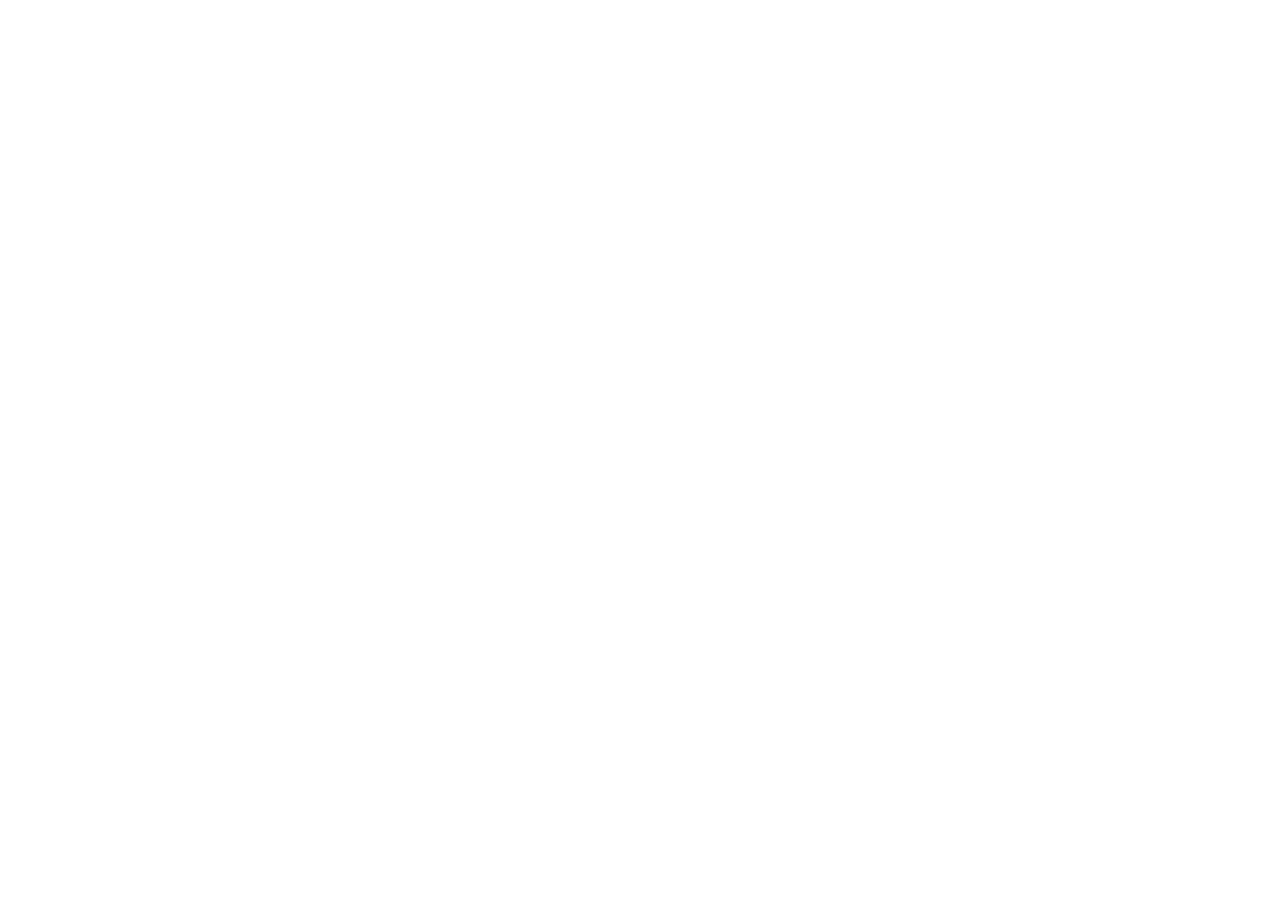
==== index.html @ 6cc54b05 "sign in page finished" ====
<!DOCTYPE html>
<html lang="en">
  <head>
    <meta charset="UTF-8">
    <meta name="viewport" content="width=device-width, initial-scale=1.0">
    <title>Balance Sheet</title>
    <link rel="stylesheet" href="./styles.css">
  </head>
  <body>
  </body>
</html>
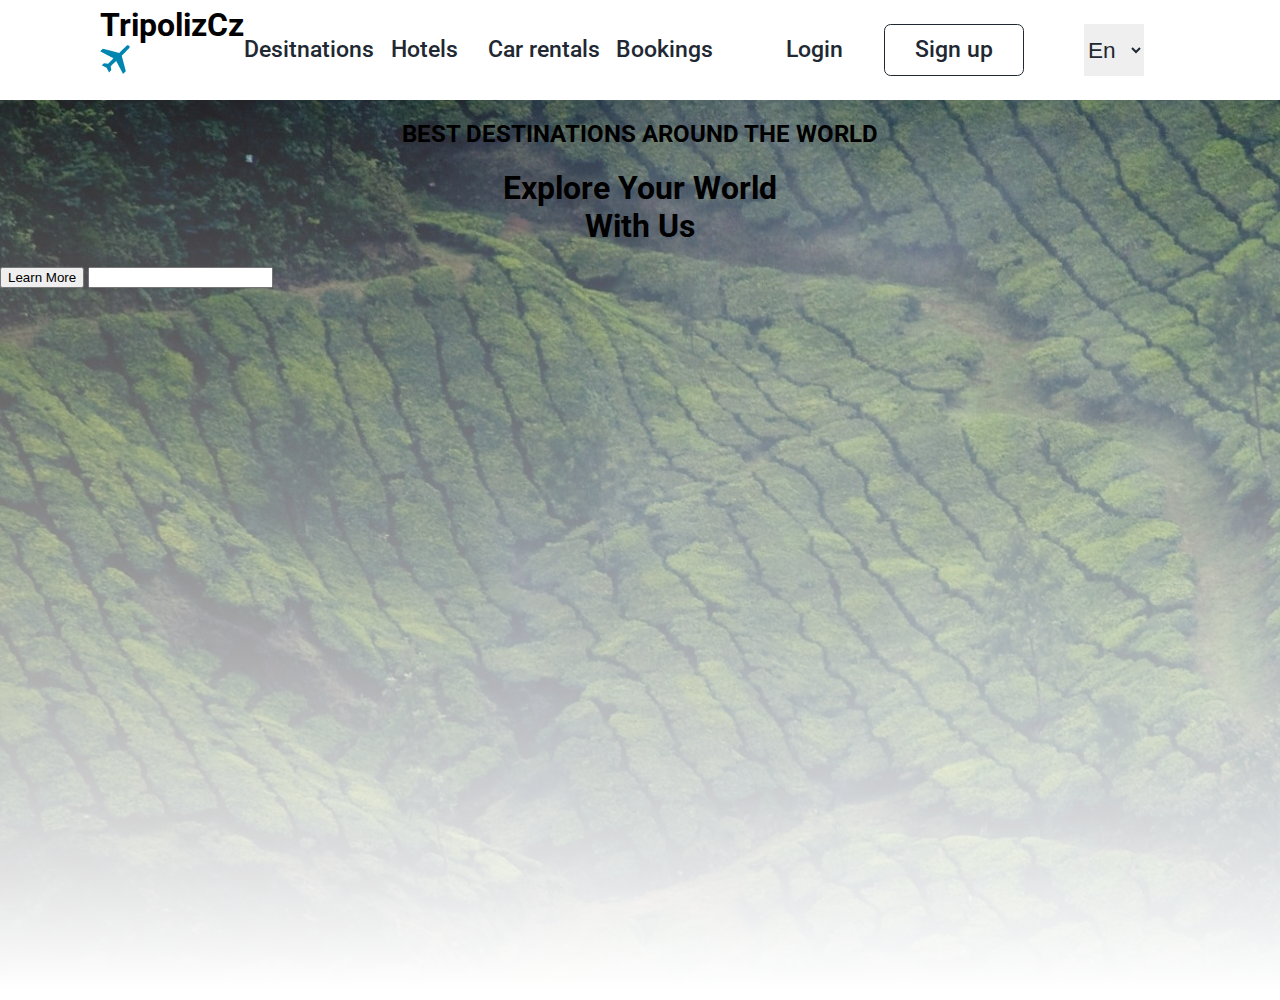
==== commit 8a144f7d: "quater of second page" ====
--- a/index.html
+++ b/index.html
@@ -3,9 +3,49 @@
   <head>
     <meta charset="UTF-8">
     <meta name="viewport" content="width=device-width, initial-scale=1.0">
-    <title>Balance Sheet</title>
-    <link rel="stylesheet" href="./styles.css">
+    <title>TripoloizCz</title>
+    <link rel="stylesheet" href="index.css">
+    <link href="https://fonts.googleapis.com/css2?family=Roboto:wght@400;700&display=swap" rel="stylesheet">
+    <link rel="preconnect" href="https://fonts.googleapis.com">
+    <link rel="preconnect" href="https://fonts.gstatic.com" crossorigin>
+    <link href="https://fonts.googleapis.com/css2?family=Abhaya+Libre:wght@400;500;600;700;800&display=swap" rel="stylesheet">
+    <link href="https://fonts.googleapis.com/css2?family=Abhaya+Libre:wght@400;500;600;700;800&family=Alatsi&family=Poppins:ital,wght@0,100;0,200;0,300;0,400;0,500;0,600;0,700;0,800;0,900;1,100;1,200;1,300;1,400;1,500;1,600;1,700;1,800;1,900&display=swap" rel="stylesheet">
+    <link href="https://fonts.googleapis.com/css2?family=Abhaya+Libre:wght@400;500;600;700;800&family=Poppins:ital,wght@0,100;0,200;0,300;0,400;0,500;0,600;0,700;0,800;0,900;1,100;1,200;1,300;1,400;1,500;1,600;1,700;1,800;1,900&display=swap" rel="stylesheet">
   </head>
   <body>
+    <header>
+      <h1>TripolizCz <img class="flight-icon" src="/images/flight.svg" alt=""></h1>
+      <div class="navigator">
+        <nav class="navbar">
+          <div>Desitnations</div>
+          <div>Hotels</div>
+          <div>Car rentals</div>
+          <div>Bookings</div>
+        </nav>
+        <nav class="login-signup">
+          <div class="log">Login</div>
+          <div class="sign" onclick="location.href='./sign-in.html'">Sign up</div>
+        </nav>
+        <select>
+          <option value="En" selected>En</option>
+          <option value="Hi">Hi</option>
+          <option value="Ma">Ma</option>
+        </select>
+      </div>
+    </header>
+
+    <main>
+      <div class="first-section">
+        <div class="top">
+          <h2>BEST DESTINATIONS AROUND THE WORLD</h2>
+        <h1>Explore Your World <br> With Us</h1>
+        </div>
+        
+        <div class="interact">
+          <button>Learn More</button>
+          <input type="search" >
+        </div>
+      </div>
+    </main>
   </body>
 </html>--- a/index.css
+++ b/index.css
@@ -0,0 +1,119 @@
+body{
+    margin: 0;
+    font-family: 'Roboto','Abhaya-libre', Arial, Helvetica, sans-serif;
+    background-color: #f2f2f2;
+}
+
+header{
+    position: fixed;
+    display: flex;
+    flex-direction: row;
+    justify-content:space-between;
+    align-items: center;
+    top: 0;
+    height: 100px;
+    left: 0;
+    right: 0;
+    background-color: white;
+    padding-right: 150px;
+}
+
+header h1{
+    align-items: center;
+    margin-left: 100px;
+    margin-top: 10px;
+}
+
+header .flight-icon{
+    width: 30px;
+}
+
+header .navigator{
+    display: grid;
+    grid-template-columns: 510px 270px 120px;
+    text-align: center;
+}
+
+header .navbar{
+    display: grid;
+    grid-template-columns: 120px 120px 120px 120px;
+    font-family: 'abhaya-libre','Roboto', Arial, Helvetica, sans-serif;
+    font-weight: 500;
+    font-size: 22.61px;
+    color: #212832;
+}
+
+header .navbar div{
+    text-align: center;
+    line-height: 26.68px;
+    margin: auto;
+}
+
+header .login-signup{
+    display: grid;
+    grid-template-columns: 120px 140px;
+    gap: 10px;
+    font-family: 'abhaya-libre','Roboto', Arial, Helvetica, sans-serif;
+    font-weight: 500;
+    font-size: 22.61px;
+    color: #212832;
+    line-height: 26.68px;
+
+}
+
+header .login-signup .log{
+    margin: auto;
+}
+
+header .login-signup .sign{
+    border: 1px solid #212832;
+    padding: 12px 30px;
+    margin: 0;
+    border-radius: 6.65px;
+}
+
+header select{
+    color: #212832;
+    border: none;
+    font-size: 22.61px;
+    line-height: 26.68px;
+    margin-left: 60px;
+    z-index: 1;
+}
+
+main{
+    width: 100%;
+    margin-top: 100px;
+    display: flex;
+    flex-direction: column;
+    justify-content: space-evenly;
+    background-color: #f2f2f2;
+    background-image: url(./images/background.jpg);
+    background-position: 0px 0px 0px;
+}
+
+main .first-section{
+    background-image: linear-gradient(to top, rgb(255,255,255,1)1%,rgb(255,255,255,0)100%);
+    height: 100vh;
+}
+
+main .top{
+    width: 100%;
+    margin:auto;
+    text-align: center;
+}
+
+main .top .h2{
+    color: #FFC46B;
+    font-family: 'Poppins', Arial, Helvetica, sans-serif;
+    font-size: 36px;
+    font-weight: 700;
+    line-height: 54px;
+}
+
+main .top .h1{
+    line-height: 139.83;
+    font-size: 128px;
+    font-weight: 400;
+    font-family: 'Alatsi', Arial, Helvetica, sans-serif;
+}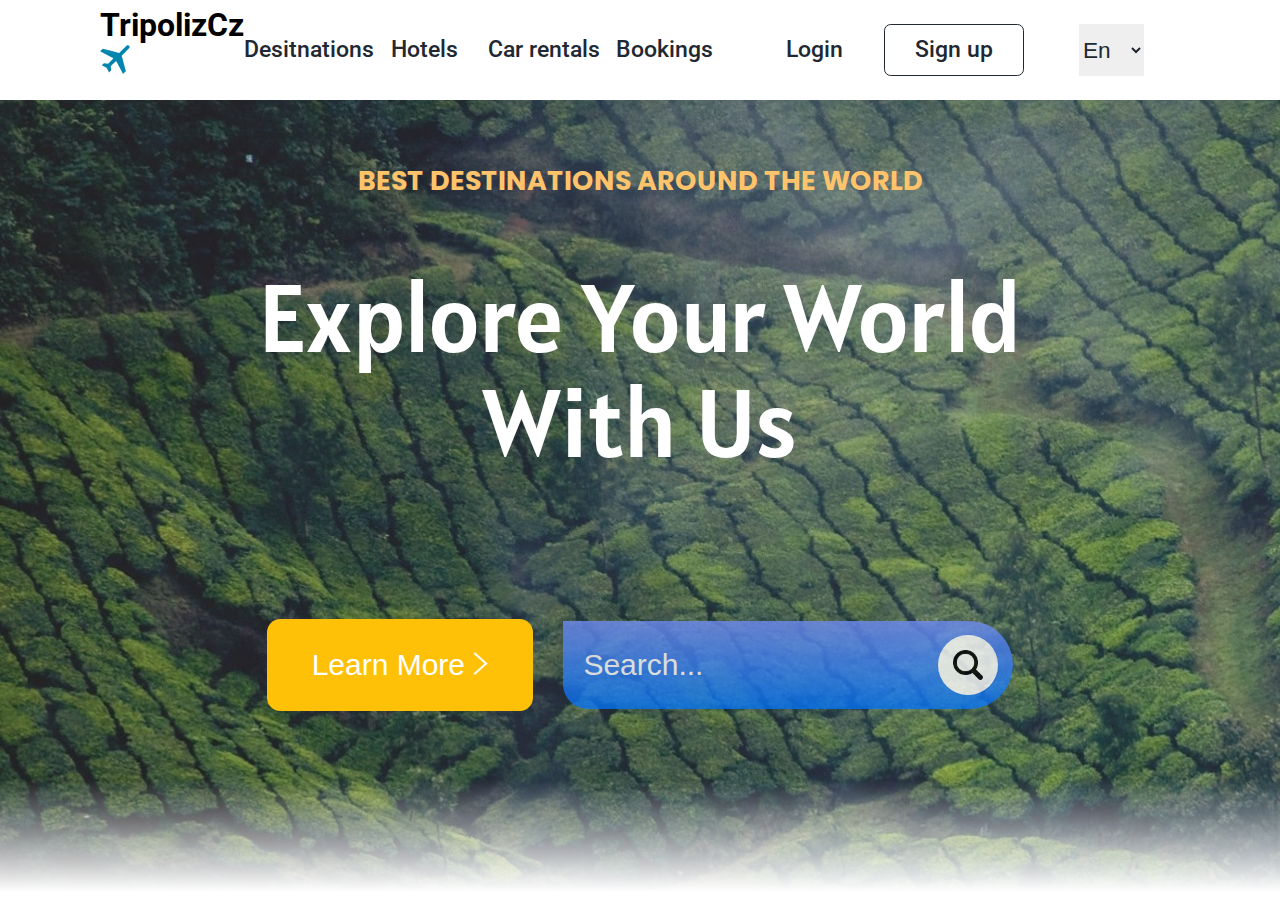
==== commit 3e0458cd: "first section complete" ====
--- a/index.html
+++ b/index.html
@@ -35,17 +35,22 @@
     </header>
 
     <main>
-      <div class="first-section">
-        <div class="top">
-          <h2>BEST DESTINATIONS AROUND THE WORLD</h2>
-        <h1>Explore Your World <br> With Us</h1>
-        </div>
-        
-        <div class="interact">
-          <button>Learn More</button>
-          <input type="search" >
+      <div class="first">
+        <div class="first-section">
+          <div class="top">
+            <h2>BEST DESTINATIONS AROUND THE WORLD</h2>
+            <h1>Explore Your World <br> With Us</h1>
+          </div>
+          
+          <div class="interact">
+            <button>Learn More <img src="icons/right arrow.png" width="50px"></button>
+            <div class="searchbar">
+              <input type="search" placeholder="Search..."><button class="searchbtn"><img src="icons/search.png"></button>
+            </div>
+          </div>
         </div>
       </div>
+      
     </main>
   </body>
 </html>--- a/index.css
+++ b/index.css
@@ -77,43 +77,117 @@
     border: none;
     font-size: 22.61px;
     line-height: 26.68px;
-    margin-left: 60px;
+    margin-left: 55px;
     z-index: 1;
 }
 
-main{
+main .first{
     width: 100%;
     margin-top: 100px;
-    display: flex;
-    flex-direction: column;
-    justify-content: space-evenly;
+    height: calc(100vh - 100px);
     background-color: #f2f2f2;
     background-image: url(./images/background.jpg);
     background-position: 0px 0px 0px;
 }
 
-main .first-section{
-    background-image: linear-gradient(to top, rgb(255,255,255,1)1%,rgb(255,255,255,0)100%);
-    height: 100vh;
+main .first .first-section{
+    background-image: linear-gradient(to top, rgb(255,255,255,1)1%,rgb(255,255,255,0)15%);
+    height: calc(100vh - 100px);
+    display: flex;
+    flex-direction: column;
+    justify-content: space-around;
+    align-items: center;
 }
 
-main .top{
+main .first .first-section .top{
     width: 100%;
-    margin:auto;
+    margin: 0;
     text-align: center;
 }
 
-main .top .h2{
+main .first .first-section .top h2{
     color: #FFC46B;
     font-family: 'Poppins', Arial, Helvetica, sans-serif;
-    font-size: 36px;
+    font-size: 27px;
     font-weight: 700;
-    line-height: 54px;
+    line-height: 40.5px;
 }
 
-main .top .h1{
-    line-height: 139.83;
-    font-size: 128px;
+main .first .first-section .top h1{
+    line-height: 104.8725px;
+    font-size: 96px;
     font-weight: 400;
     font-family: 'Alatsi', Arial, Helvetica, sans-serif;
+    color: #FFFFFF;
+}
+
+main .first .interact{
+    width: 100%;
+    display: flex;
+    align-items: center;
+    justify-content: center;
+    margin-bottom: 150px;
+}
+
+main .first .interact button{
+    background-color: #FFC107;
+    border: none;
+    border-radius: 13.3px;
+    font-size: 30px;
+    line-height: 38.4px;
+    text-align: center;
+    padding: 27px 45px;
+    color: #FFFFFF;
+}
+
+main .first .interact button img{
+    width: 15px;
+    height: 22.5px;
+}
+
+main .first .interact .searchbar{
+    margin-left: 30px;
+    border: none;
+    border-top-right-radius: 70px;
+    border-bottom-right-radius: 70px;
+    border-bottom-left-radius: 40px;
+    background-image: linear-gradient(to top,#0075FFEB 1%,#6F8BF0 100%);
+    opacity: 80%;
+    display: flex;
+    align-items: center;
+    justify-content: center;
+    width: 450px;
+    
+}
+
+main .first .interact .searchbar input[type="search"]{
+    font-size: 30px;
+    background-color: rgba(255, 255, 255, 0);
+    border: none;
+    padding: 27px 45px;
+    outline: none;
+    width: 400px;
+}
+
+main .first .interact .searchbar .searchbtn{
+    background-color: rgba(255, 255, 255, 0);
+    padding: 0;
+    margin-top: 10px;
+    margin-right: 40px;
+}
+
+main .first .interact .searchbar .searchbtn img{
+    width: 40px;
+    height: 40px;
+    background-color: #FFFFFF;
+    padding: 10px;
+    border-radius: 50%;
+}
+
+main .first .interact input::placeholder{
+    color: #FFFFFF;
+}
+
+main .first .interact input{
+    border: none;
 }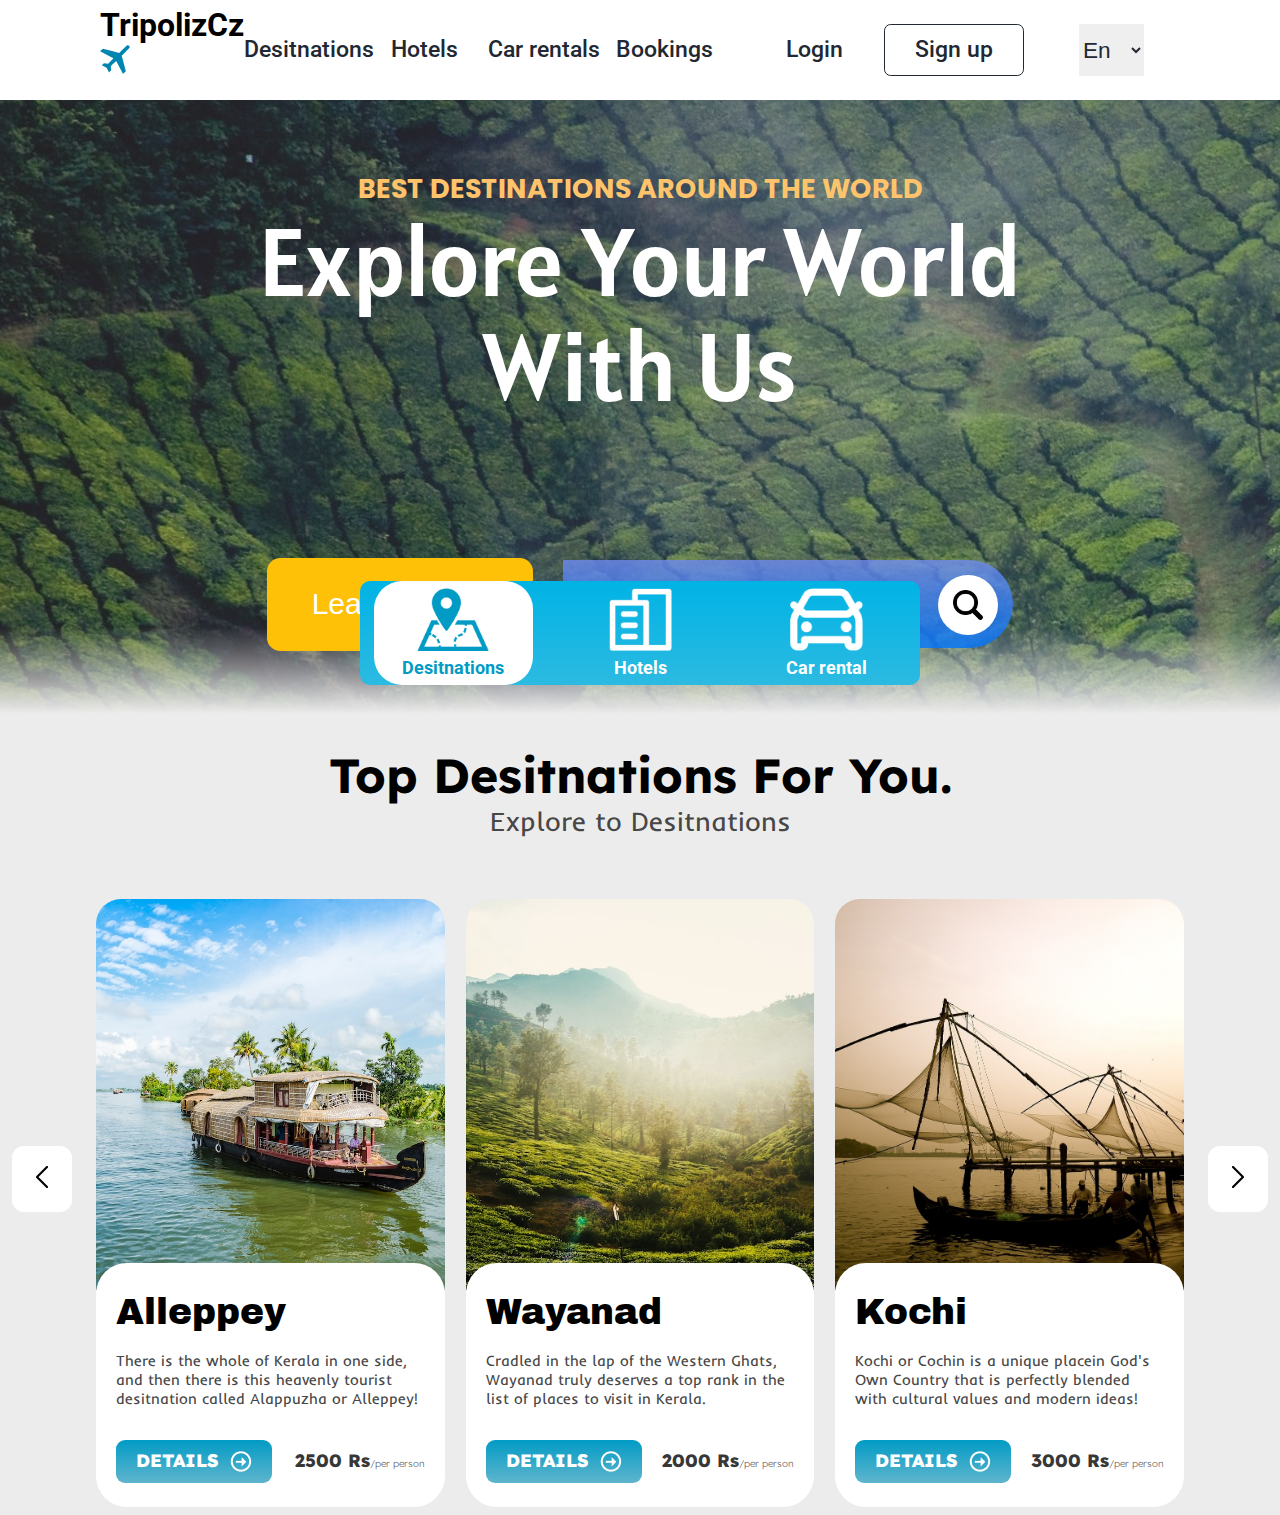
==== commit 4f970ce2: "second section completed" ====
--- a/index.html
+++ b/index.html
@@ -8,9 +8,13 @@
     <link href="https://fonts.googleapis.com/css2?family=Roboto:wght@400;700&display=swap" rel="stylesheet">
     <link rel="preconnect" href="https://fonts.googleapis.com">
     <link rel="preconnect" href="https://fonts.gstatic.com" crossorigin>
+    <link href="https://fonts.googleapis.com/css2?family=Archivo+Black&display=swap" rel="stylesheet">
+    <link href="https://fonts.googleapis.com/css2?family=Poppins:ital,wght@0,100;0,200;0,300;0,400;0,500;0,600;0,700;0,800;0,900;1,100;1,200;1,300;1,400;1,500;1,600;1,700;1,800;1,900&display=swap" rel="stylesheet">
     <link href="https://fonts.googleapis.com/css2?family=Abhaya+Libre:wght@400;500;600;700;800&display=swap" rel="stylesheet">
-    <link href="https://fonts.googleapis.com/css2?family=Abhaya+Libre:wght@400;500;600;700;800&family=Alatsi&family=Poppins:ital,wght@0,100;0,200;0,300;0,400;0,500;0,600;0,700;0,800;0,900;1,100;1,200;1,300;1,400;1,500;1,600;1,700;1,800;1,900&display=swap" rel="stylesheet">
-    <link href="https://fonts.googleapis.com/css2?family=Abhaya+Libre:wght@400;500;600;700;800&family=Poppins:ital,wght@0,100;0,200;0,300;0,400;0,500;0,600;0,700;0,800;0,900;1,100;1,200;1,300;1,400;1,500;1,600;1,700;1,800;1,900&display=swap" rel="stylesheet">
+    <link href="https://fonts.googleapis.com/css2?family=Roboto:ital,wght@0,100;0,300;0,400;0,500;0,700;0,900;1,100;1,300;1,400;1,500;1,700;1,900&display=swap" rel="stylesheet">
+    <link href="https://fonts.googleapis.com/css2?family=Inder&display=swap" rel="stylesheet">
+    <link href="https://fonts.googleapis.com/css2?family=Alatsi&display=swap" rel="stylesheet">
+    <link href="https://fonts.googleapis.com/css2?family=Lexend:wght@100..900&display=swap" rel="stylesheet">
   </head>
   <body>
     <header>
@@ -43,13 +47,86 @@
           </div>
           
           <div class="interact">
-            <button>Learn More <img src="icons/right arrow.png" width="50px"></button>
+            <button>Learn More <img src="icons/right arrow white.png" width="50px"></button>
             <div class="searchbar">
               <input type="search" placeholder="Search..."><button class="searchbtn"><img src="icons/search.png"></button>
             </div>
           </div>
         </div>
       </div>
+
+      <div class="second">
+        <div class="first-section">
+          <div class="nav active">
+            <img src="icons/mapR.png" alt="">
+            <h6>Desitnations</h6>
+          </div>
+          <div class="nav">
+            <img src="icons/hotels.png" alt="">
+            <h6>Hotels</h6>
+          </div>
+          <div class="nav">
+            <img src="icons/car.png" alt="">
+            <h6>Car rental</h6>
+          </div>
+        </div>
+        <div class="second-section">
+          <h1>Top Desitnations For You.</h1>
+          <h2>Explore to Desitnations</h2>
+        </div>
+        <div class="third-section">
+          <div class="slider"><button><img src="icons/left arrow.png" alt=""></button></div>
+          <div class="container-box">
+
+            <div class="container">
+              <img class="img" src="images/Alleppy.jpeg" alt="">
+              <div class="content">
+                <h3>Alleppey</h3>
+                <p>There is the whole of Kerala in one side, and then there is this heavenly tourist desitnation called Alappuzha or Alleppey!</p>
+                <div class="bot">
+                  <button>DETAILS &nbsp;<img src="icons/right arrow-circle.png"></button>
+                  <h6>2500 Rs<span>/per person</span></h6>
+                </div>
+              </div>
+            </div>
+            <div class="container">
+              <img class="img" src="images/Wayanad.jpeg" alt="">
+              <div class="content">
+                <h3>Wayanad</h3>
+                <p>Cradled in the lap of the Western Ghats, Wayanad truly deserves a top rank in the list of places to visit in Kerala.</p>
+                <div class="bot">
+                  <button>DETAILS &nbsp;<img src="icons/right arrow-circle.png"></button>
+                  <h6>2000 Rs<span>/per person</span></h6>
+                </div>
+              </div>
+            </div>
+            <div class="container">
+              <img class="img" src="images/Kochi.jpeg" alt="">
+              <div class="content">
+                <h3>Kochi</h3>
+                <p>Kochi or Cochin is a unique placein God's Own Country that is perfectly blended with cultural values and modern ideas!</p>
+                <div class="bot">
+                  <button>DETAILS &nbsp;<img src="icons/right arrow-circle.png"></button>
+                  <h6>3000 Rs<span>/per person</span></h6>
+                </div>
+              </div>
+            </div>
+
+          </div>
+          <div class="slider"><button><img src="icons/right arrow.png" alt=""></button></div>
+        </div>
+      </div>
+
+      <div class="third">
+        <div class="section">
+          <div></div>
+          <div></div>
+        </div>
+        <div class="section">
+          <div></div>
+          <div></div>
+        </div>
+      </div>
       
     </main>
   </body>
--- a/index.css
+++ b/index.css
@@ -1,7 +1,7 @@
 body{
     margin: 0;
     font-family: 'Roboto','Abhaya-libre', Arial, Helvetica, sans-serif;
-    background-color: #f2f2f2;
+    background-color: #EDECEC;
 }
 
 header{
@@ -84,15 +84,15 @@
 main .first{
     width: 100%;
     margin-top: 100px;
-    height: calc(100vh - 100px);
+    height: calc(80vh - 100px);
     background-color: #f2f2f2;
     background-image: url(./images/background.jpg);
     background-position: 0px 0px 0px;
 }
 
 main .first .first-section{
-    background-image: linear-gradient(to top, rgb(255,255,255,1)1%,rgb(255,255,255,0)15%);
-    height: calc(100vh - 100px);
+    background-image: linear-gradient(to top, rgb(237, 236, 236) 1%,rgba(237, 236, 236, 0) 15%);
+    height: calc(80vh - 100px);
     display: flex;
     flex-direction: column;
     justify-content: space-around;
@@ -111,6 +111,7 @@
     font-size: 27px;
     font-weight: 700;
     line-height: 40.5px;
+    margin: 0;
 }
 
 main .first .first-section .top h1{
@@ -119,6 +120,7 @@
     font-weight: 400;
     font-family: 'Alatsi', Arial, Helvetica, sans-serif;
     color: #FFFFFF;
+    margin: 0;
 }
 
 main .first .interact{
@@ -126,7 +128,6 @@
     display: flex;
     align-items: center;
     justify-content: center;
-    margin-bottom: 150px;
 }
 
 main .first .interact button{
@@ -151,13 +152,11 @@
     border-top-right-radius: 70px;
     border-bottom-right-radius: 70px;
     border-bottom-left-radius: 40px;
-    background-image: linear-gradient(to top,#0075FFEB 1%,#6F8BF0 100%);
-    opacity: 80%;
+    background-image: linear-gradient(to top,rgba(0, 117, 255, 0.8) 1%,rgba(111, 139, 240, 0.8) 100%);
     display: flex;
     align-items: center;
     justify-content: center;
     width: 450px;
-    
 }
 
 main .first .interact .searchbar input[type="search"]{
@@ -190,4 +189,184 @@
 
 main .first .interact input{
     border: none;
+}
+
+main .second{
+    width: 100%;
+    height: 70vh;
+    display: flex;
+    flex-direction: column;
+    align-items: center;
+    justify-content: center;
+    background-color: #EDECEC;
+}
+
+main .second .first-section{
+    background-image: linear-gradient(to top,#2CBAE1,#00B3E5);
+    width: 560.25px;
+    height: 123px;
+    display: flex;
+    flex-direction: row;
+    align-items: center;
+    justify-content: space-around;
+    border-radius: 10px;
+    margin-bottom: 30px;
+}
+
+main .second .first-section .nav{
+    color: #FFFFFF;
+    text-align: center;
+    width: 159px;
+    height: 104px;
+    border-radius: 28px;
+    display: flex;
+    flex-direction: column;
+    align-items: center;
+    justify-content: space-evenly;
+}
+
+main .second .first-section .active{
+    background-color: #FFFFFF;
+}
+
+main .second .first-section .active h6{
+    color: #029BC5;
+    font-family: 'Roboto', Arial, Helvetica, sans-serif;
+}
+
+main .second .first-section .nav img{
+    height: 63px;
+}
+
+main .second .first-section .nav h6{
+    margin: 0px;
+    font-weight: 700;
+    line-height: 19.5px;
+    font-size: 18px;
+}
+
+main .second .second-section{
+    width: 100%;
+    text-align: center;
+    margin: 30px 0 30px 0;
+}
+
+main .second .second-section h1{
+    font-weight: 700;
+    font-size: 48px;
+    line-height: 60px;
+    font-family: "Lexend", Arial, Helvetica, sans-serif;
+    margin: 0;
+}
+
+main .second .second-section h2{
+    color: #474747;
+    font-family: "Inder" ,Arial, Helvetica, sans-serif;
+    font-size: 27px;
+    font-weight: 400;
+    line-height: 33.75px;
+    margin: 0;
+}
+
+main .second .third-section{
+    display: flex;
+    align-items: center;
+    flex-direction: row;
+    width: 100%;
+    justify-content:space-around;
+    margin: 30px 0 30px 0;
+}
+
+main .second .third-section .container-box{
+    display: flex;
+    flex-direction: row;
+    align-items: center;
+    width: 85%;
+    justify-content: space-between;
+
+}
+
+main .second .third-section .slider button{
+    width: 60px;
+    height: 66px;
+    background-color: #FFFFFF;
+    border: none;
+    border-radius: 12px;
+}
+
+main .second .third-section .container-box .container{
+    width: 348.75px;
+    height: 560.25px;
+}
+
+main .second .third-section .container-box .container .img{
+    width: 348.75px;
+    height: 391.5px;
+    object-fit: cover;
+    border-top-left-radius: 25px;
+    border-top-right-radius: 25px;
+    z-index: 0;
+}
+
+main .second .third-section .container-box .container .content{
+    margin-top: -31px;
+    position: relative;
+    padding: 20px;
+    height: 203.25px;
+    background-color: #FFFFFF;
+    border-radius: 31px;
+    z-index: 1;
+}
+
+main .second .third-section .container-box .container .content h3{
+    font-family: "Archivo Black", Arial, Helvetica, sans-serif;
+    font-size: 36px;
+    font-weight: 400;
+    line-height: 39px;
+    margin: 10px 0 20px 0;
+
+}
+
+main .second .third-section .container-box .container .content p{
+    font-size: 15px;
+    font-weight: 400;
+    line-height: 18.75px;
+    font-family: "Inder", Arial, Helvetica, sans-serif;
+    margin: 10px 0 0 0;
+    color: #474747;
+}
+
+main .second .third-section .container-box .container .content .bot{
+    display: flex;
+    align-items: center;
+    justify-content: space-between;
+}
+
+main .second .third-section .container-box .container .content .bot button{
+    background-image: linear-gradient(to top, #5FB5CD, #029BC5);
+    color: #FFFFFF;
+    border: none;
+    border-radius: 9px;
+    font-family: "Lexend", Arial, Helvetica, sans-serif;
+    font-size: 18px;
+    font-weight: 800;
+    line-height: 22.5px;
+    padding: 10px 20px;
+    display: flex;
+    align-items: center;
+}
+
+main .second .third-section .container-box .container .content .bot h6{
+    font-family: "Lexend", Arial, Helvetica, sans-serif;
+    font-size: 18px;
+    font-weight: 800;
+    line-height: 22.5px;
+    color: #000000C7;
+}
+
+main .second .third-section .container-box .container .content .bot h6 span{
+    font-size: 9.75px;
+    font-weight: 300;
+    line-height: 12px;
+    color: #00000099;
 }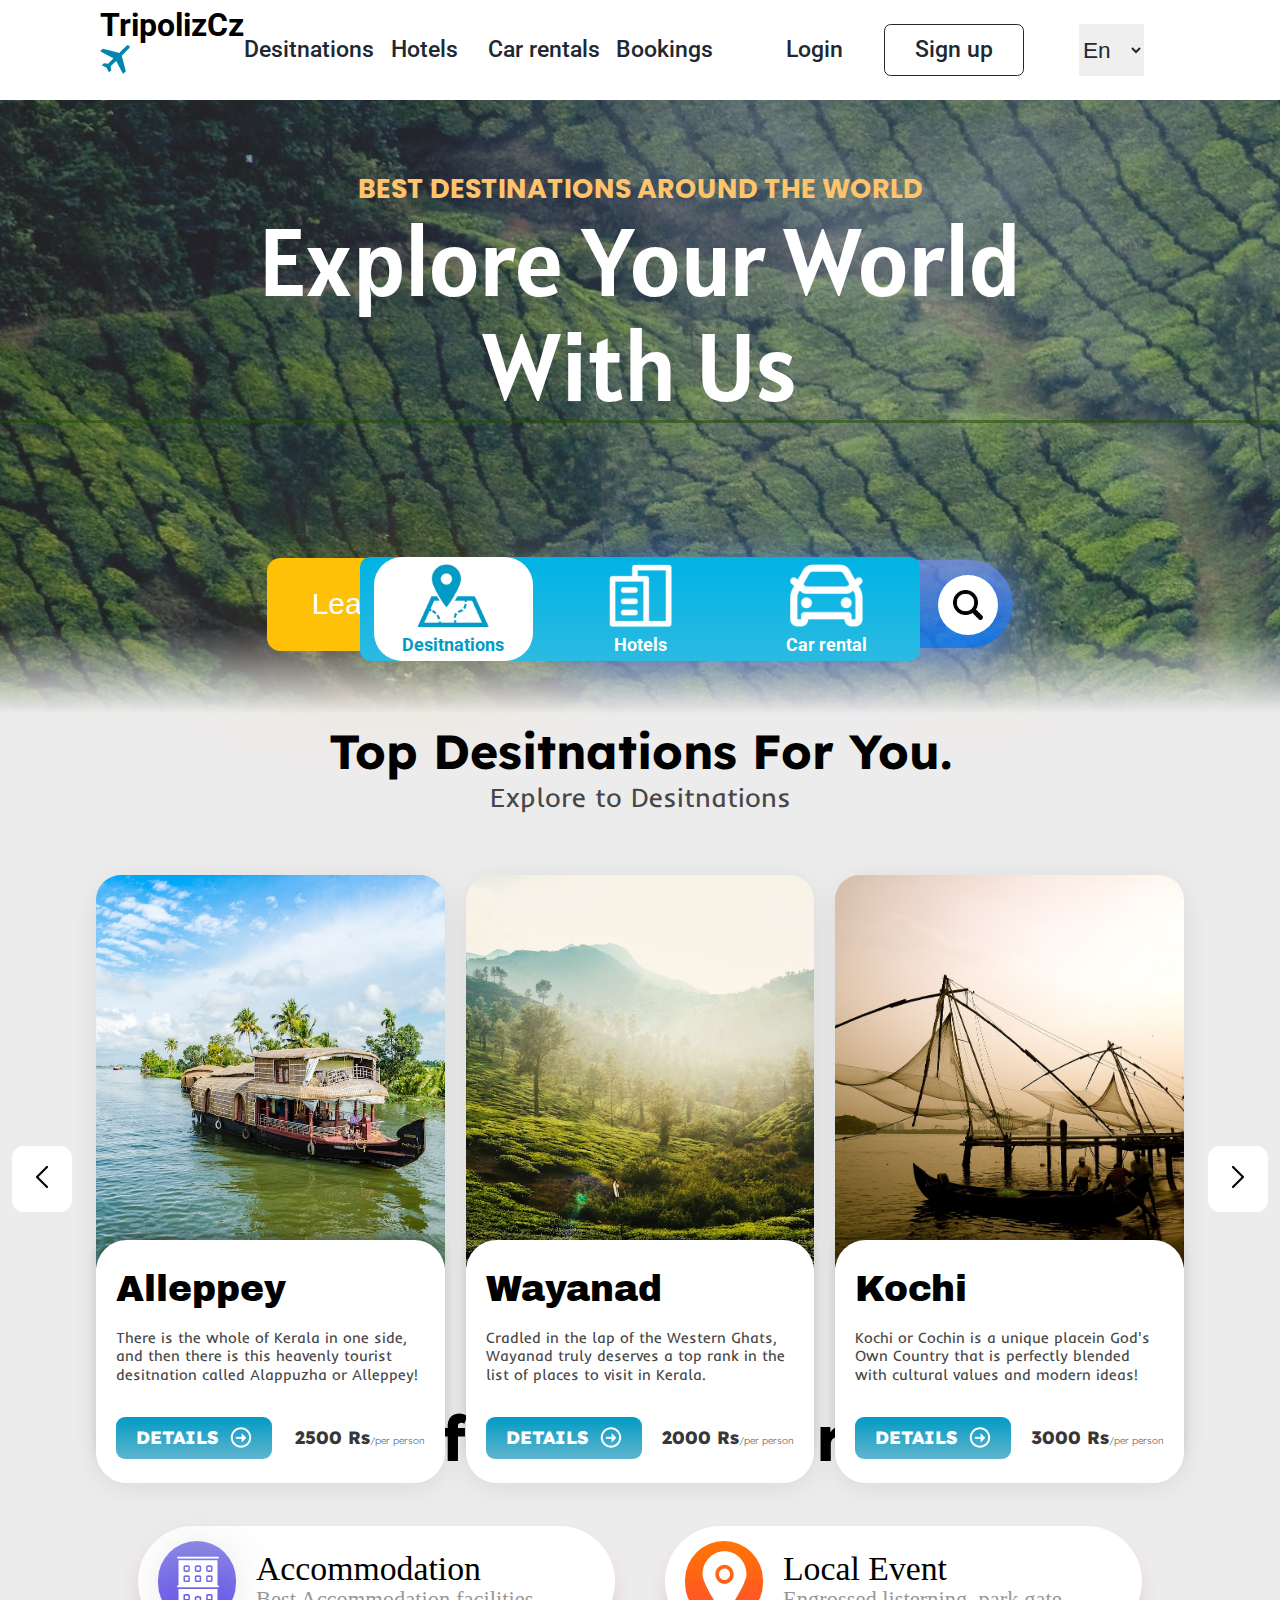
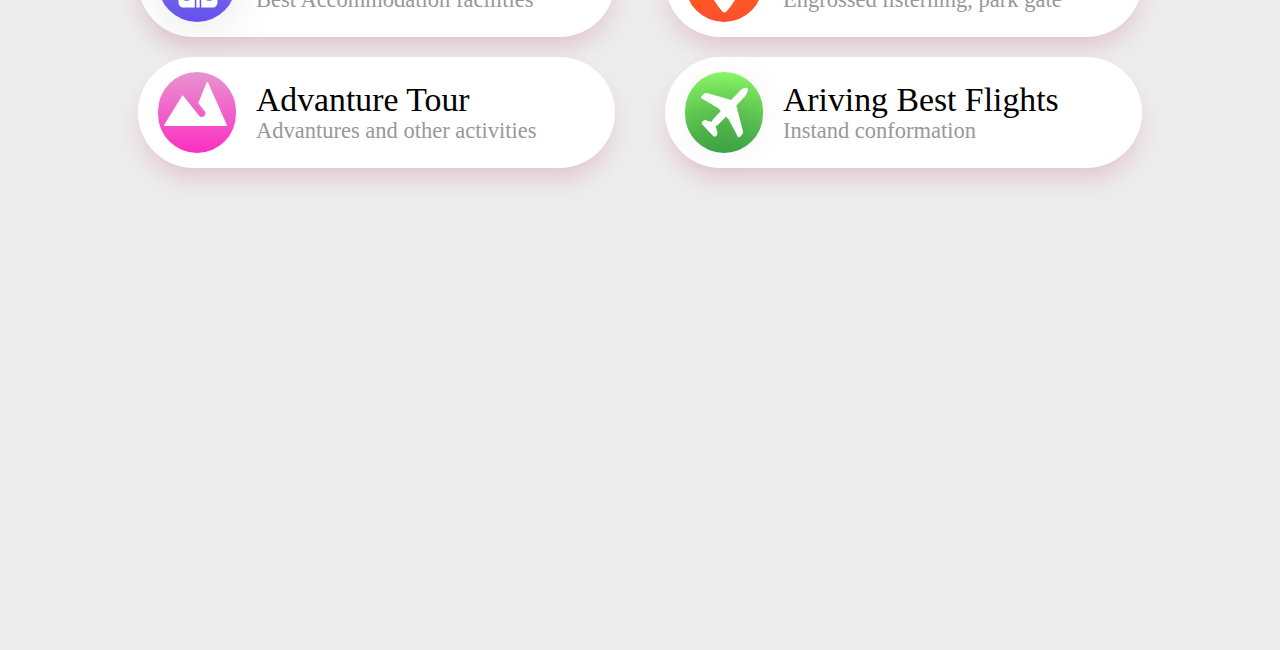
==== commit 95c99971: "completed third section" ====
--- a/index.html
+++ b/index.html
@@ -15,6 +15,7 @@
     <link href="https://fonts.googleapis.com/css2?family=Inder&display=swap" rel="stylesheet">
     <link href="https://fonts.googleapis.com/css2?family=Alatsi&display=swap" rel="stylesheet">
     <link href="https://fonts.googleapis.com/css2?family=Lexend:wght@100..900&display=swap" rel="stylesheet">
+    <link href="https://fonts.cdnfonts.com/css/nats" rel="stylesheet">
   </head>
   <body>
     <header>
@@ -117,12 +118,42 @@
         </div>
       </div>
 
-      <div class="third">
-        <div class="section">
+      <div class="third-forth">
+        <div class="third">
+          <h2>We Offer Best Services</h2>
+          <div class="section">
+            <div class="box">
+              <div class="imgbg1 imgbg"><img src="icons/accommadation.svg" alt=""></div>
+              <div class="text">
+                <h3>Accommodation</h3>
+                <h6>Best Accommodation facilities</h6>
+              </div>
+            </div>
+            <div class="box">
+              <div class="imgbg2 imgbg"><img src="icons/location.svg" alt=""></div>
+              <div class="text">
+                <h3>Local Event</h3>
+                <h6>Engrossed listerning, park gate</h6>
+              </div>              
+            </div>
+            <div class="box">
+              <div class="imgbg3 imgbg"><img src="icons/adventure.svg" alt=""></div>
+              <div class="text">
+                <h3>Advanture Tour</h3>
+                <h6>Advantures and other activities</h6>
+              </div>
+            </div>
+            <div class="box">
+              <div class="imgbg4 imgbg"><img src="icons/flight.svg" alt=""></div>
+              <div class="text">
+                <h3>Ariving Best Flights</h3>
+                <h6>Instand conformation</h6>
+              </div>
+            </div>
+          </div>
+        </div>
+        <div class="forth">
           <div></div>
-          <div></div>
-        </div>
-        <div class="section">
           <div></div>
           <div></div>
         </div>
--- a/index.css
+++ b/index.css
@@ -16,6 +16,7 @@
     right: 0;
     background-color: white;
     padding-right: 150px;
+    z-index: 99;
 }
 
 header h1{
@@ -121,6 +122,8 @@
     font-family: 'Alatsi', Arial, Helvetica, sans-serif;
     color: #FFFFFF;
     margin: 0;
+    box-shadow: -3px 3px 0px 0px #204E0A8C;
+
 }
 
 main .first .interact{
@@ -139,6 +142,7 @@
     text-align: center;
     padding: 27px 45px;
     color: #FFFFFF;
+    box-shadow: 0px 4px 130px 0px #FFC10738;
 }
 
 main .first .interact button img{
@@ -157,6 +161,8 @@
     align-items: center;
     justify-content: center;
     width: 450px;
+    box-shadow: 0px 9px 54px 0px #5D83E5;
+
 }
 
 main .first .interact .searchbar input[type="search"]{
@@ -296,7 +302,8 @@
 
 main .second .third-section .container-box .container{
     width: 348.75px;
-    height: 560.25px;
+    border-radius: 31px;
+    box-shadow: 0px 4px 28px 0px #00000014;
 }
 
 main .second .third-section .container-box .container .img{
@@ -316,6 +323,7 @@
     background-color: #FFFFFF;
     border-radius: 31px;
     z-index: 1;
+    box-shadow: 0px -11px 14px -5px #00000047;
 }
 
 main .second .third-section .container-box .container .content h3{
@@ -369,4 +377,102 @@
     font-weight: 300;
     line-height: 12px;
     color: #00000099;
+}
+
+main .third-forth{
+    width: 100%;
+    height: 100vh;
+    display: flex;
+    flex-direction: column;
+    align-items: center;
+    justify-content: space-between;
+}
+
+main .third-forth .third{
+    display: flex;
+    flex-direction: column;
+    align-items: center;
+    justify-content: center;
+}
+
+main .third-forth .third h2{
+    font-family: Lexend;
+    font-size: 64px;
+    font-weight: 700;
+    line-height: 69.92px;
+    text-align: center;
+}
+
+main .third-forth .third .section{
+    display: grid;
+    grid-template-columns: 477px 477px;
+    column-gap: 50px;
+    row-gap: 20px;
+}
+
+main .third-forth .third .section .box{
+    background-color: #FFFFFF;
+    border-radius: 58px;
+    box-shadow: 0px 14px 24px -5px #E0C3CD;
+    display: flex;
+    align-items: center;
+    justify-content: left;
+    padding: 15px 20px;
+}
+
+main .third-forth .third .section .box .imgbg{
+    width: 78px;
+    height: 81px;
+    border-radius: 55px;
+    margin-right: 20px;
+}
+
+main .third-forth .third .section .box .imgbg1{
+    background: linear-gradient(180deg, #9492EA -7.33%, rgba(41, 6, 255, 0.76) 134.63%);
+}
+main .third-forth .third .section .box .imgbg2{
+    background: linear-gradient(180deg, #FF7A00 -7.33%, rgba(255, 75, 3, 0.902198) 58.15%, rgba(255, 6, 6, 0.76) 134.63%);
+}
+main .third-forth .third .section .box .imgbg3{
+    background: linear-gradient(180deg, #E69BD1 -7.33%, rgba(255, 0, 184, 0.9) 121.5%);
+}
+main .third-forth .third .section .box .imgbg4{
+    background: linear-gradient(180deg, #91FF6A -7.33%, rgba(11, 127, 36, 0.9) 132.88%);
+}
+
+main .third-forth .third .section .box:nth-child(1) img{
+    width: 150px;
+    margin-top: -35px;
+    margin-left: -35px;
+}
+main .third-forth .third .section .box:nth-child(2) img{
+    margin-left: 17px;
+    margin-top: 10px;
+    width: 45px;
+}
+main .third-forth .third .section .box:nth-child(3) img{
+    margin-top: 10px;
+    margin-left: 6px;
+}
+main .third-forth .third .section .box:nth-child(4) img{
+    margin-top: -20px;
+    margin-left: -23px;
+    width: 125px;
+}
+
+main .third-forth .third .section .text h3{
+    font-family: 'NATS';
+    font-size: 33.75px;
+    font-weight: 400;
+    line-height: 36.87px;
+    margin: 0;
+}
+
+main .third-forth .third .section .text h6{
+    font-family: 'NATS';
+    font-size: 22.5px;
+    font-weight: 400;
+    line-height: 24.5px;
+    color: #9A9797;
+    margin: 0;
 }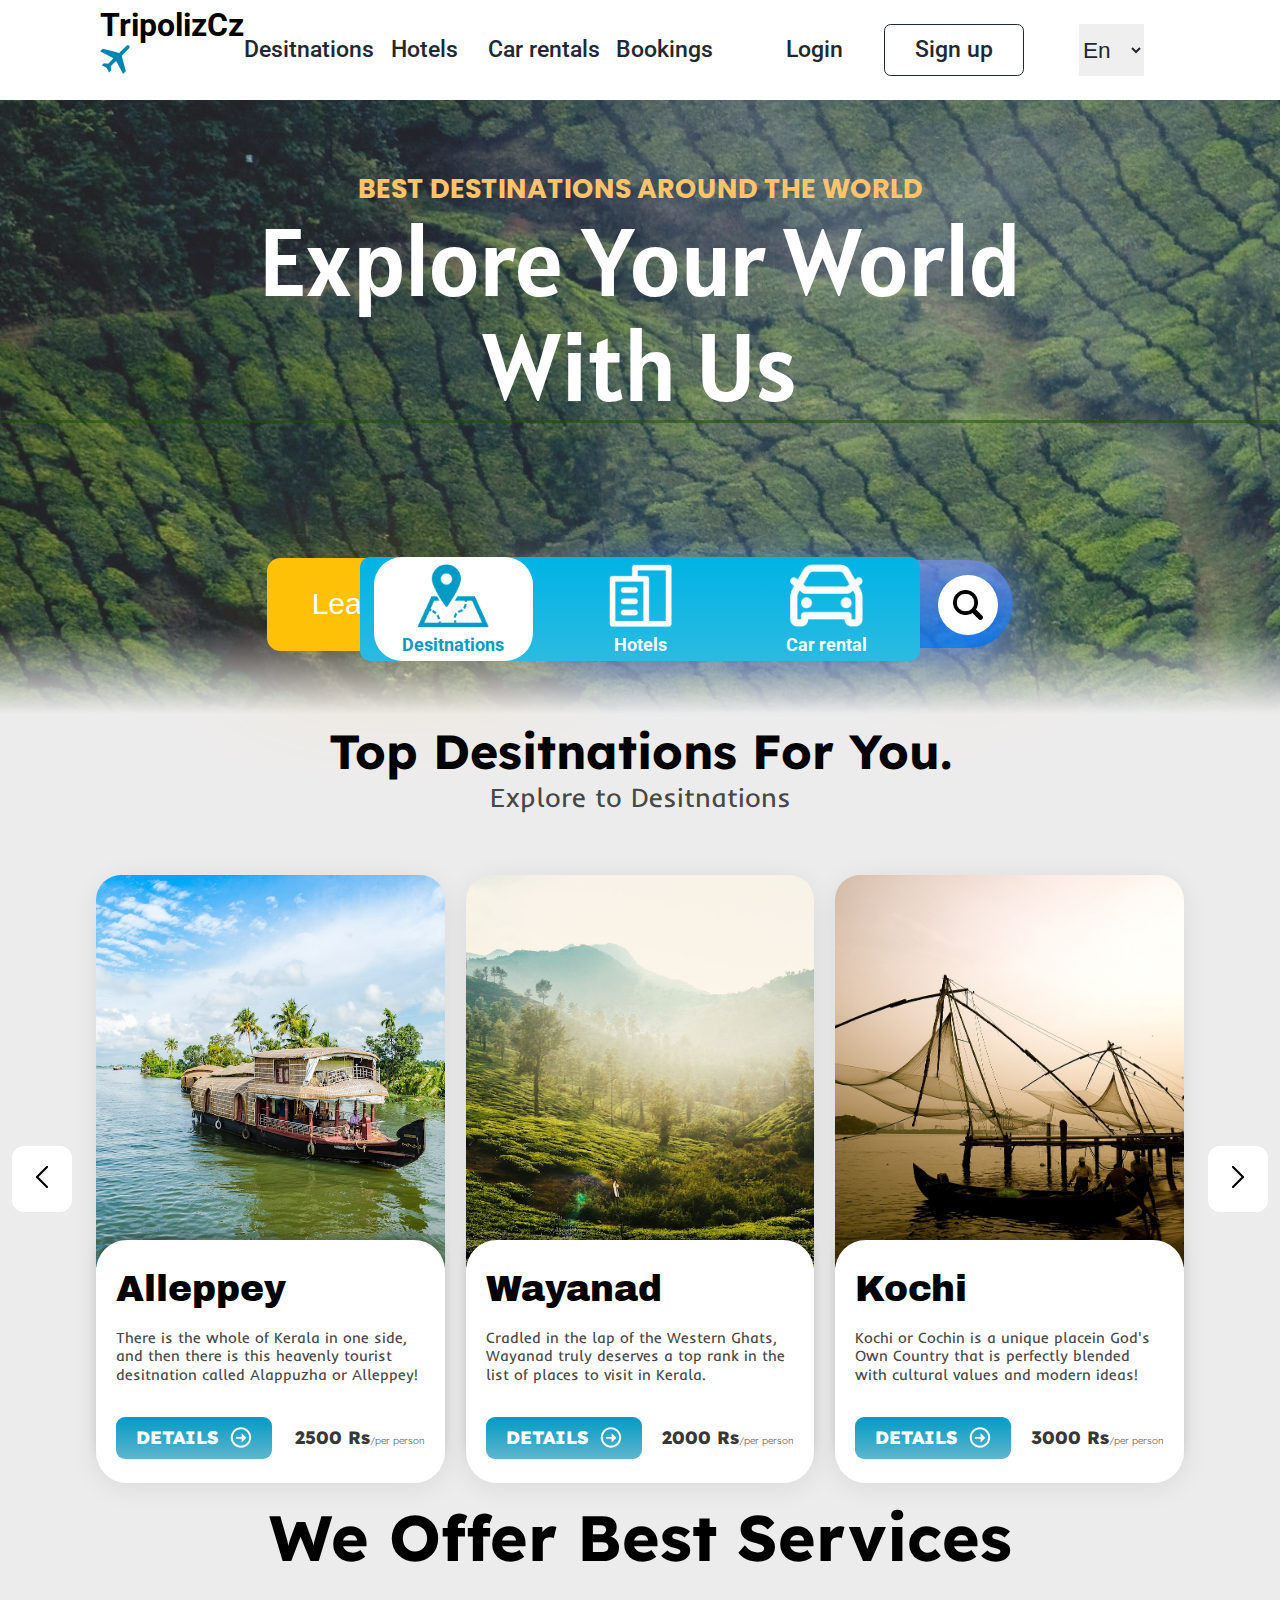
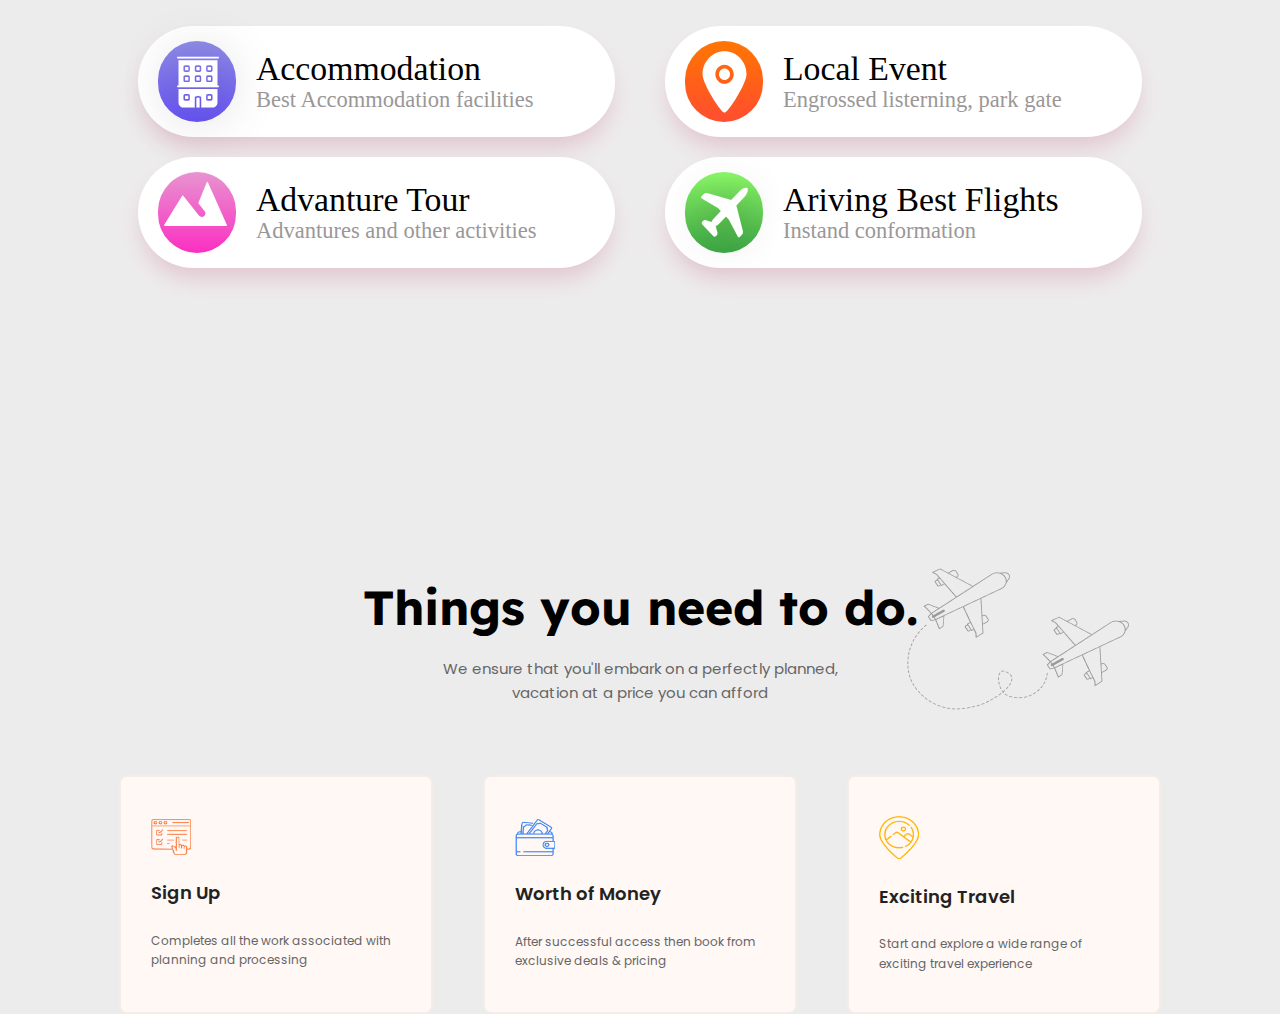
==== commit b6c28843: "forth section completed" ====
--- a/index.html
+++ b/index.html
@@ -153,9 +153,28 @@
           </div>
         </div>
         <div class="forth">
-          <div></div>
-          <div></div>
-          <div></div>
+          <div class="text">
+            <img src="images/flights.png" alt="">
+            <h2>Things you need to do.</h2>
+            <h4>We ensure that you'll embark on a perfectly planned, <br> vacation at a price you can afford</h4>
+          </div>
+          <div class="container">
+            <div class="box">
+              <img src="icons/signup.png" alt="">
+              <h5>Sign Up</h5>
+              <p>Completes all the work associated with planning and processing</p>
+            </div>
+            <div class="box">
+              <img src="icons/money.png" alt="">
+              <h5>Worth of Money</h5>
+              <p>After successful access then book from exclusive deals & pricing</p>
+            </div>
+            <div class="box">
+              <img src="icons/travel.png" alt="">
+              <h5>Exciting Travel</h5>
+              <p>Start and explore a wide range of exciting travel experience</p>
+            </div>
+          </div>
         </div>
       </div>
       
--- a/index.css
+++ b/index.css
@@ -380,12 +380,14 @@
 }
 
 main .third-forth{
+    margin-top: 100px;
     width: 100%;
     height: 100vh;
     display: flex;
     flex-direction: column;
     align-items: center;
-    justify-content: space-between;
+    justify-content: start;
+    gap: 150px;
 }
 
 main .third-forth .third{
@@ -475,4 +477,86 @@
     line-height: 24.5px;
     color: #9A9797;
     margin: 0;
-}+}
+
+main .third-forth .forth{
+    display: flex;
+    align-items: center;
+    justify-content: center;
+    flex-direction: column;
+    width: 100%;
+}
+
+main .third-forth .forth .text{
+    width: 100%;
+}
+
+main .third-forth .forth .text h2{
+    font-family: "Lexend", Arial, Helvetica, sans-serif;
+    font-size: 48px;
+    font-weight: 700;
+    line-height: 60px;
+    margin: 0;
+    text-align: center;
+}
+
+main .third-forth .forth .text img{
+    display: inline-block;
+    position: relative;
+    top: 150px;
+    left: 70%;
+}
+
+main .third-forth .forth .text h4{
+    font-family: "Poppins", Arial, Helvetica, sans-serif;
+    font-size: 15px;
+    font-weight: 400;
+    line-height: 24px;
+    text-align: center;
+    color: #666666;
+}
+
+main .third-forth .forth .container{
+    width: 100%;
+    display: flex;
+    align-items: center;
+    justify-content: center;
+    gap: 50px;
+    margin-top: 50px;
+}
+
+main .third-forth .forth .container .box{
+    padding: 30px;
+    display: flex;
+    flex-direction: column;
+    align-items: start;
+    justify-content: center;
+    background-color: #FFF8F5;
+    width: 250px;
+    height: 175px;
+    gap: 25px;
+    border-radius: 8px;
+    border: 2px solid #66666614;
+}
+
+main .third-forth .forth .container .box img{
+    width: 40px;
+}
+
+main .third-forth .forth .container .box h5{
+    font-family: "Poppins", Arial, Helvetica, sans-serif;
+    font-size: 18px;
+    font-weight: 600;
+    line-height: 25.5px;
+    color: #222222;
+    margin: 0;
+}
+
+main .third-forth .forth .container .box p{
+    color: #666666;
+    font-family: "Poppins", Arial, Helvetica, sans-serif;
+    font-size: 12px;
+    font-weight: 400;
+    line-height: 19.5px;
+    margin: 0;
+}
